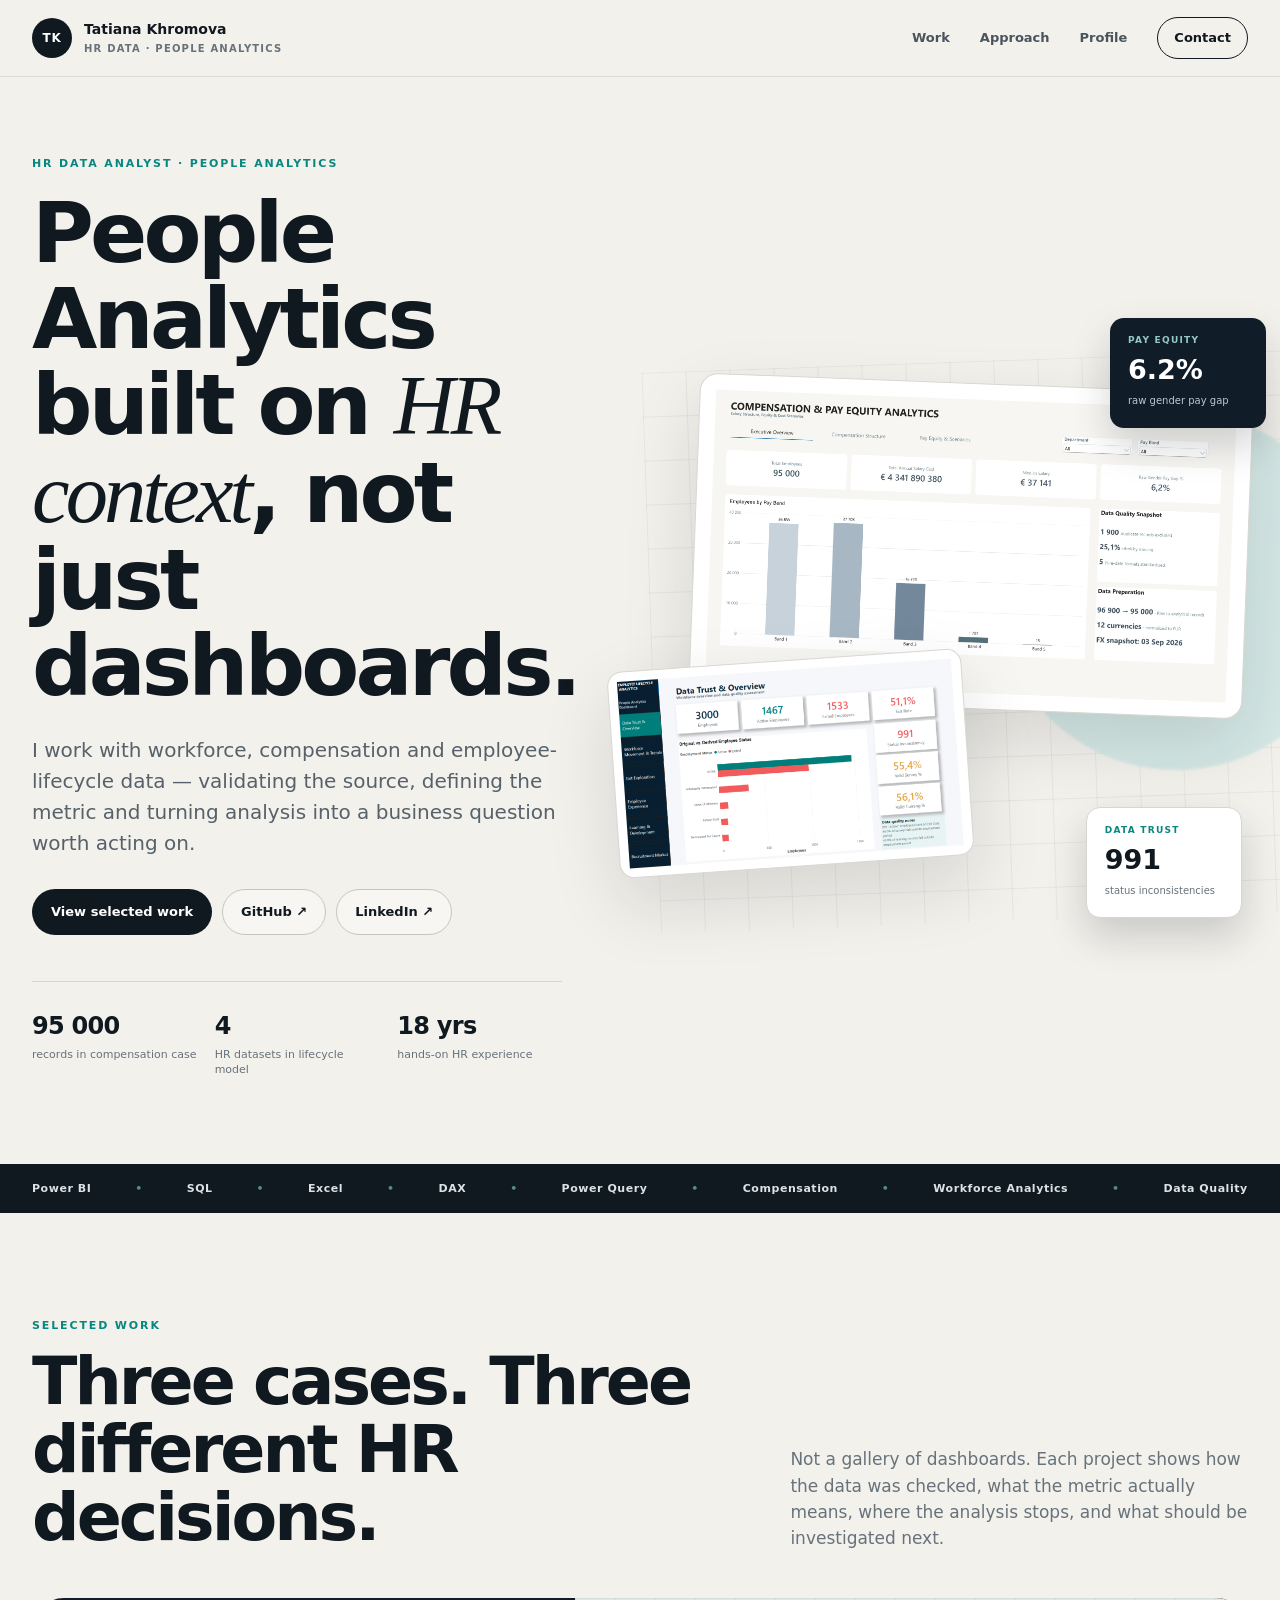
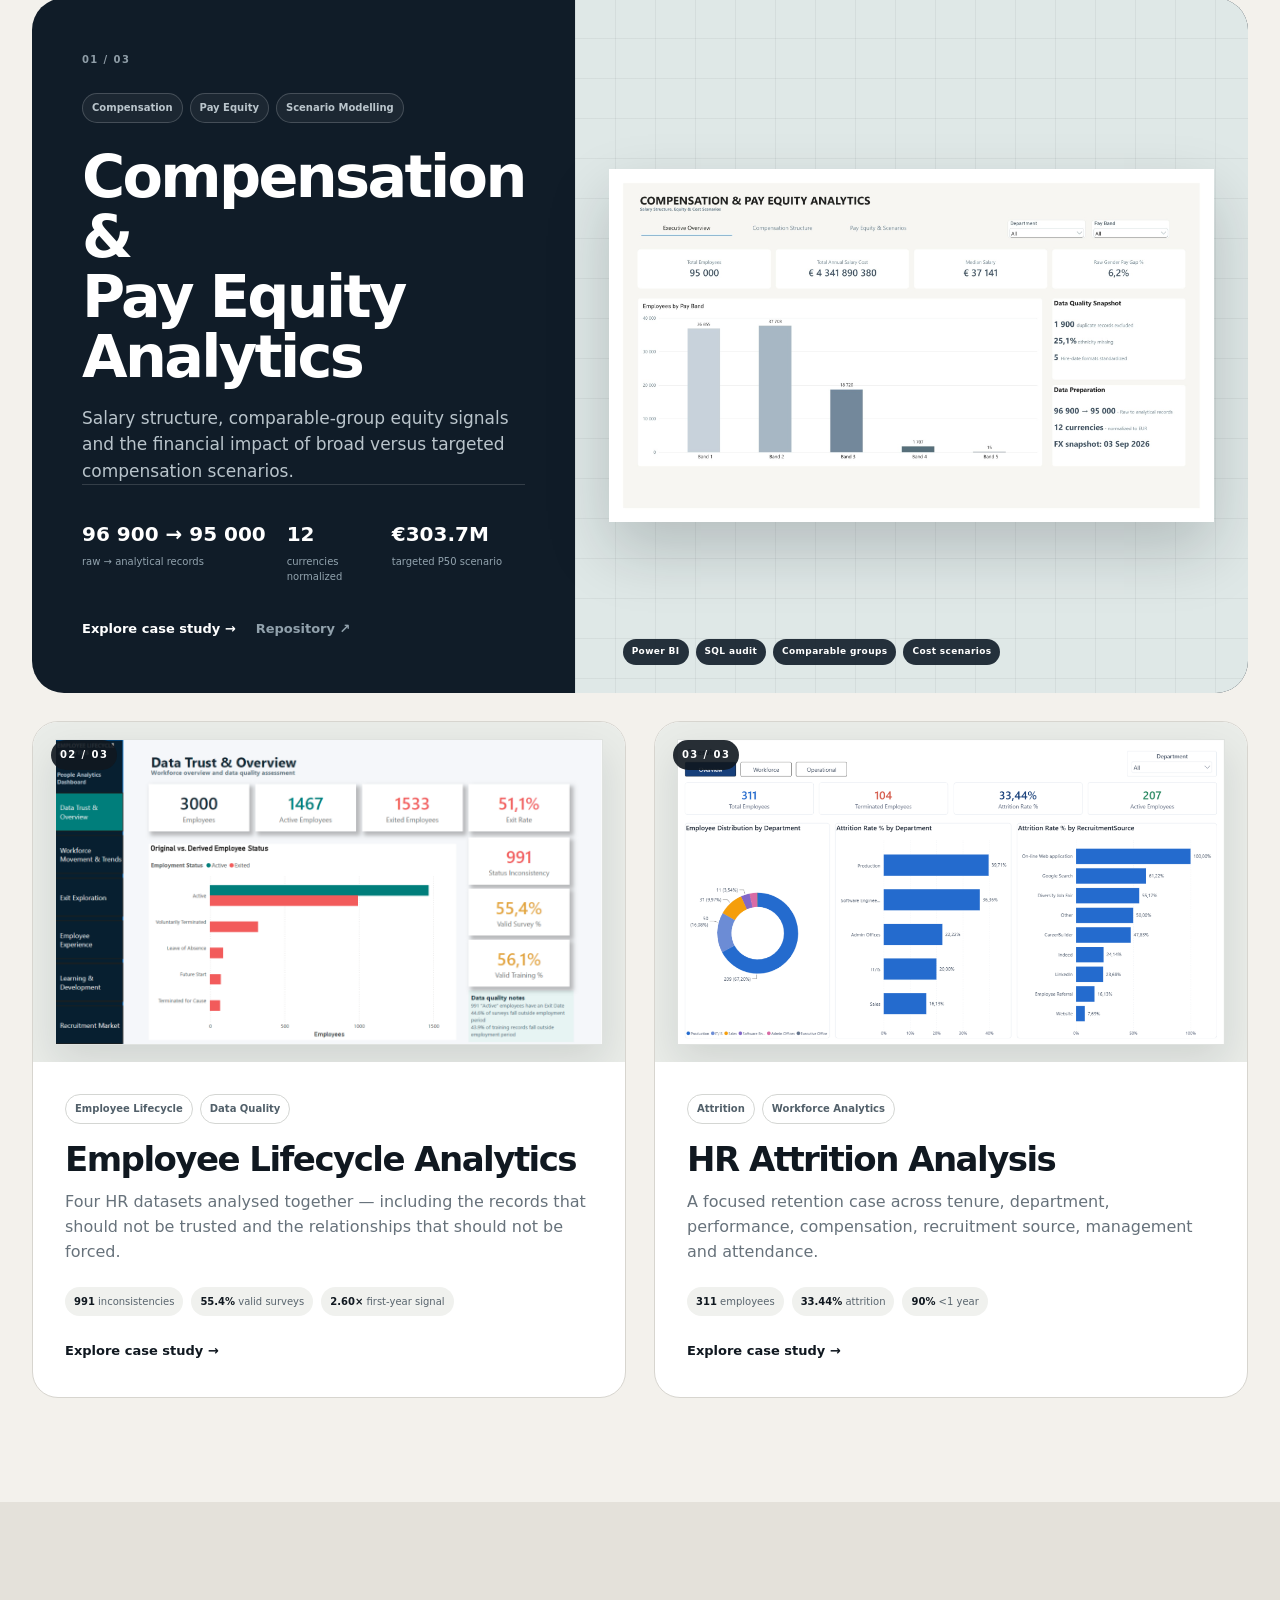
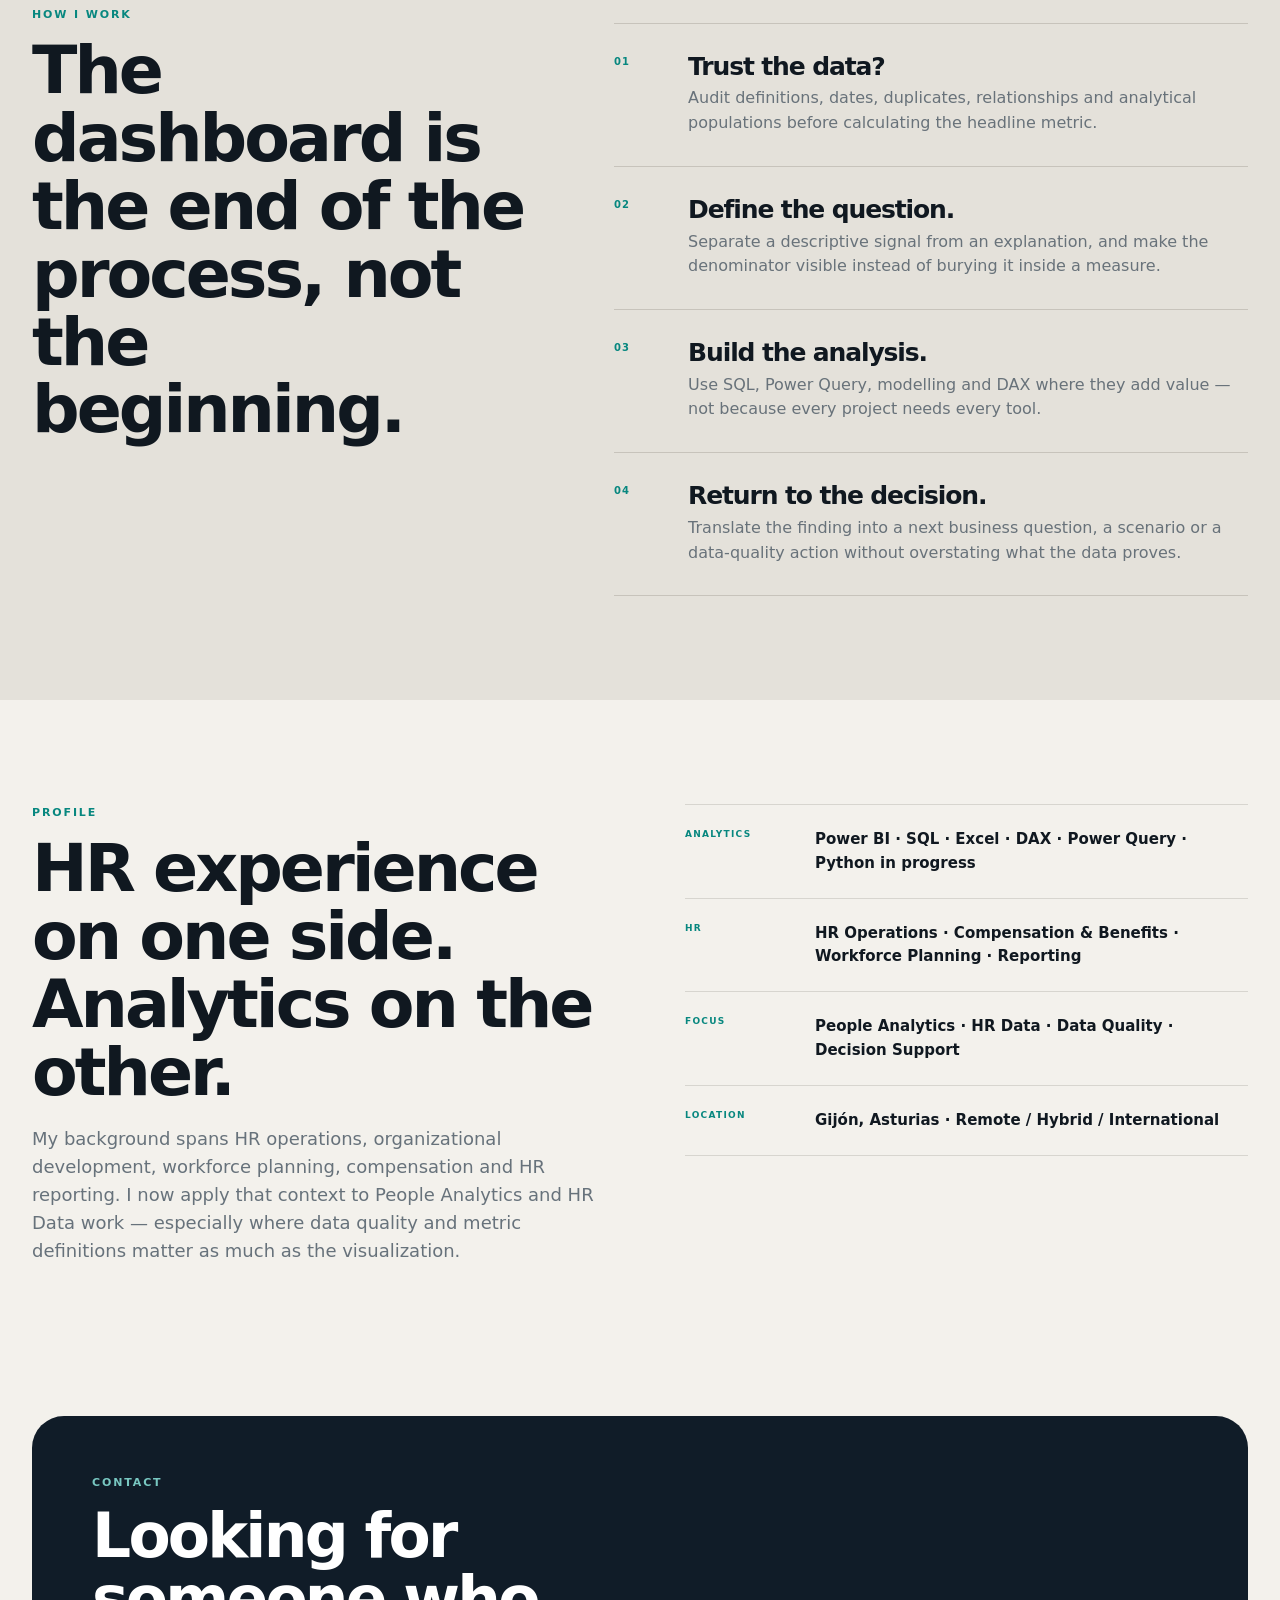
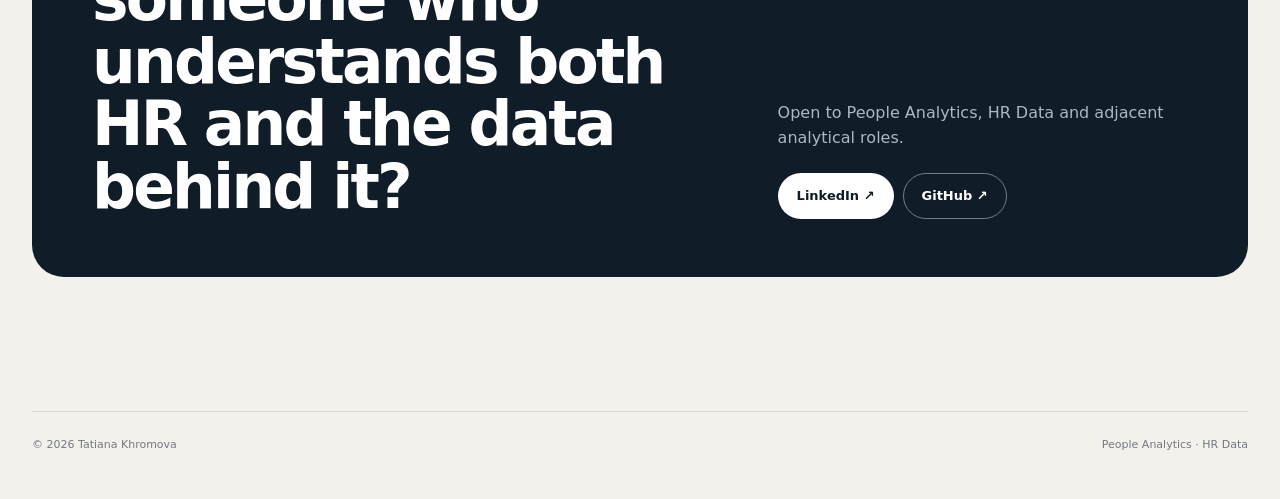
==== index.html @ 5d3074ff "Add files via upload" ====
<!DOCTYPE html>

<html lang="en">
<head>
<meta charset="utf-8"/>
<meta content="width=device-width, initial-scale=1" name="viewport"/>
<meta content="Tatiana Khromova — HR Data Analyst and People Analytics portfolio focused on compensation, pay equity, employee lifecycle and attrition analysis." name="description"/>
<meta content="#101c28" name="theme-color"/>
<title>Tatiana Khromova | People Analytics &amp; HR Data</title>
<link href="[data-uri]" rel="icon" type="image/svg+xml"/>
<style>
:root {
  --paper:#f3f1ec;
  --paper-2:#ebe8e1;
  --ink:#101820;
  --muted:#67727b;
  --navy:#101c28;
  --navy-2:#172837;
  --teal:#07877f;
  --teal-soft:#dcefed;
  --blue:#2870c9;
  --orange:#e8a15a;
  --red:#bd4444;
  --white:#fff;
  --line:#d7d5cf;
  --line-dark:rgba(255,255,255,.15);
  --radius:24px;
  --max:1240px;
  --shadow:0 28px 70px rgba(16,24,32,.13);
}
*{box-sizing:border-box}
html{scroll-behavior:smooth}
body{margin:0;background:var(--paper);color:var(--ink);font-family:"Segoe UI",Inter,system-ui,-apple-system,BlinkMacSystemFont,"Helvetica Neue",Arial,sans-serif;line-height:1.55;-webkit-font-smoothing:antialiased}
img{display:block;max-width:100%}
a{color:inherit}.container{width:min(calc(100% - 64px),var(--max));margin-inline:auto}
.site-header{position:sticky;top:0;z-index:50;background:rgba(243,241,236,.88);backdrop-filter:blur(16px);border-bottom:1px solid rgba(215,213,207,.8)}
.nav{height:76px;display:flex;align-items:center;justify-content:space-between;gap:24px}.brand{display:flex;align-items:center;gap:12px;text-decoration:none}.brand-mark{width:40px;height:40px;border-radius:50%;display:grid;place-items:center;background:var(--ink);color:white;font-weight:800;font-size:12px;letter-spacing:.06em}.brand-copy{display:flex;flex-direction:column;line-height:1.1}.brand-copy strong{font-size:14px}.brand-copy small{margin-top:5px;font-size:10px;letter-spacing:.12em;text-transform:uppercase;color:var(--muted);font-weight:700}.nav-links{display:flex;align-items:center;gap:30px}.nav-links a{text-decoration:none;font-size:13px;font-weight:700;color:#49545d}.nav-links a:hover{color:var(--ink)}.nav-links .nav-cta{padding:10px 16px;border:1px solid var(--ink);border-radius:999px;color:var(--ink)}.nav-toggle{display:none;border:0;background:transparent;font-size:23px;cursor:pointer;color:var(--ink)}
.hero-v2{padding:78px 0 86px;overflow:hidden}.hero-grid{display:grid;grid-template-columns:minmax(0,.92fr) minmax(480px,1.08fr);gap:64px;align-items:center}.eyebrow,.section-kicker{font-size:11px;font-weight:850;letter-spacing:.17em;text-transform:uppercase;color:var(--teal)}.hero-copy h1,h1,h2,h3{margin-top:0;line-height:1.02;letter-spacing:-.045em}.hero-copy h1{font-size:clamp(52px,6.6vw,90px);margin:18px 0 26px;max-width:780px;font-weight:730}.hero-copy h1 em{font-family:Georgia,"Times New Roman",serif;font-weight:400}.hero-lead{font-size:20px;color:#56616a;max-width:670px;margin:0 0 30px}.hero-actions{display:flex;gap:10px;flex-wrap:wrap}.btn{min-height:46px;display:inline-flex;align-items:center;justify-content:center;padding:0 18px;border-radius:999px;text-decoration:none;font-size:13px;font-weight:800;border:1px solid transparent;transition:.2s transform,.2s background,.2s color}.btn:hover{transform:translateY(-2px)}.btn-primary{background:var(--ink);color:white}.btn-ghost{border-color:#c8c5be;background:rgba(255,255,255,.35)}.btn-light{background:#fff;color:var(--navy)}.btn-outline-light{color:#fff;border-color:rgba(255,255,255,.42)}
.proof-row{display:grid;grid-template-columns:repeat(3,1fr);gap:18px;margin-top:46px;padding-top:26px;border-top:1px solid var(--line)}.proof-row div{min-width:0}.proof-row strong{display:block;font-size:24px;letter-spacing:-.03em}.proof-row span{display:block;margin-top:3px;color:var(--muted);font-size:11px;line-height:1.35}
.hero-stage{position:relative;height:610px;isolation:isolate}.stage-grid{position:absolute;inset:8% -20% 0 4%;background-image:linear-gradient(rgba(16,24,32,.055) 1px,transparent 1px),linear-gradient(90deg,rgba(16,24,32,.055) 1px,transparent 1px);background-size:44px 44px;transform:rotate(-2deg);z-index:-2}.stage-grid:after{content:"";position:absolute;width:360px;height:360px;border-radius:50%;background:#d5e8e5;filter:blur(1px);right:2%;top:10%;z-index:-1}.stage-card{position:absolute;margin:0;background:#fff;border:1px solid #d9d7d1;padding:9px;box-shadow:var(--shadow);overflow:hidden}.stage-main{width:89%;right:0;top:72px;transform:rotate(2.2deg);border-radius:18px}.stage-secondary{width:57%;left:-2%;bottom:55px;transform:rotate(-4deg);border-radius:15px;z-index:3}.stage-card img{width:100%;height:auto}.stage-note{position:absolute;z-index:6;background:var(--navy);color:#fff;box-shadow:0 18px 38px rgba(16,24,32,.18);padding:16px 18px;border-radius:14px;min-width:156px}.stage-note span{display:block;color:#94c9c4;font-size:9px;font-weight:850;letter-spacing:.14em}.stage-note strong{display:block;font-size:27px;line-height:1;margin:8px 0 4px}.stage-note small{color:#bec8ce;font-size:10px}.note-top{right:-18px;top:7px}.note-bottom{right:1%;bottom:3px;background:#fff;color:var(--ink);border:1px solid var(--line)}.note-bottom span{color:var(--teal)}.note-bottom small{color:var(--muted)}
.ticker{background:var(--ink);color:#dce3e7;padding:16px 0;overflow:hidden}.ticker-inner{display:flex;align-items:center;justify-content:space-between;gap:18px;font-size:11px;font-weight:750;letter-spacing:.05em;white-space:nowrap}.ticker i{color:#548d8a;font-style:normal}
.section{padding:104px 0}.section-heading h2,.profile-main h2,.approach-grid>h2{font-size:clamp(40px,5.2vw,68px);margin:14px 0 0;font-weight:690}.split-heading{display:grid;grid-template-columns:1.2fr .8fr;gap:72px;align-items:end;margin-bottom:46px}.split-heading p{margin:0;color:var(--muted);font-size:17px;max-width:520px}
.feature-project{display:grid;grid-template-columns:.82fr 1.18fr;border-radius:32px;overflow:hidden;margin-bottom:28px;min-height:640px}.feature-dark{background:var(--navy);color:#fff}.feature-copy{padding:54px 50px;display:flex;flex-direction:column;align-items:flex-start}.project-index{font-size:10px;letter-spacing:.14em;font-weight:800;color:#8f9da7;margin-bottom:26px}.tag-row{display:flex;flex-wrap:wrap;gap:7px}.tag{border:1px solid #d4d6d3;background:rgba(255,255,255,.45);border-radius:999px;padding:6px 9px;font-size:10px;font-weight:800;color:#52606a}.tag-dark{border-color:rgba(255,255,255,.18);background:rgba(255,255,255,.05);color:#bac5cc}.feature-copy h3{font-size:clamp(42px,4.6vw,64px);margin:24px 0 18px;font-weight:650}.feature-copy>p{color:#b9c4cb;font-size:17px;max-width:500px;margin:0}.feature-metrics{display:grid;grid-template-columns:1.45fr .7fr 1fr;gap:12px;width:100%;margin:auto 0 34px;padding-top:34px;border-top:1px solid var(--line-dark)}.feature-metrics strong{display:block;font-size:20px}.feature-metrics span{display:block;color:#92a3ae;font-size:10px;margin-top:4px}.project-actions{display:flex;gap:20px;flex-wrap:wrap}.arrow-link{text-decoration:none;font-weight:800;font-size:13px}.arrow-link:after{content:"  →";transition:.2s transform}.arrow-link:hover:after{display:inline-block;transform:translateX(4px)}.arrow-link.light{color:#fff}.arrow-link.muted-light{color:#91a1ac}.arrow-link.muted-light:after{content:""}.feature-visual{position:relative;display:flex;align-items:center;justify-content:center;padding:36px 34px;background:#dfe8e7}.feature-visual:before{content:"";position:absolute;inset:0;background-image:linear-gradient(rgba(16,24,32,.05) 1px,transparent 1px),linear-gradient(90deg,rgba(16,24,32,.05) 1px,transparent 1px);background-size:40px 40px}.feature-visual img{position:relative;width:100%;box-shadow:0 28px 60px rgba(16,24,32,.2);border:7px solid white}.visual-caption{position:absolute;left:48px;right:48px;bottom:28px;display:flex;gap:7px;flex-wrap:wrap}.visual-caption span{background:rgba(16,28,40,.9);color:white;border-radius:999px;padding:6px 9px;font-size:9px;font-weight:800;letter-spacing:.04em}
.project-duo{display:grid;grid-template-columns:1fr 1fr;gap:28px}.duo-card{background:#fff;border:1px solid var(--line);border-radius:26px;overflow:hidden;transition:.25s transform,.25s box-shadow}.duo-card:hover{transform:translateY(-5px);box-shadow:0 22px 50px rgba(16,24,32,.09)}.duo-visual{height:340px;background:#e9ece8;position:relative;overflow:hidden;display:flex;align-items:center;justify-content:center;padding:22px}.duo-visual img{width:100%;box-shadow:0 16px 36px rgba(16,24,32,.11);border:1px solid #dfe2df}.overlay-index{position:absolute;top:18px;left:18px;margin:0;padding:7px 9px;background:rgba(16,24,32,.9);color:#fff;border-radius:999px}.duo-body{padding:32px 32px 34px}.duo-body h3{font-size:34px;margin:18px 0 14px}.duo-body p{color:var(--muted);margin:0 0 22px}.mini-stats{display:flex;gap:8px;flex-wrap:wrap;margin:0 0 22px}.mini-stats span{font-size:10px;color:#59656e;background:#f0f1ee;border-radius:999px;padding:7px 9px}.mini-stats b{color:var(--ink)}
.approach-section{background:#e4e1da}.approach-grid{display:grid;grid-template-columns:.88fr 1.12fr;gap:84px;align-items:start}.approach-grid>h2{position:sticky;top:118px}.approach-steps{border-top:1px solid #c7c3bb}.approach-step{display:grid;grid-template-columns:54px 1fr;gap:20px;padding:30px 0;border-bottom:1px solid #c7c3bb}.approach-step>span{font-size:10px;color:var(--teal);font-weight:850;letter-spacing:.1em}.approach-step h3{font-size:25px;margin:0 0 7px}.approach-step p{margin:0;color:#68727a;max-width:590px}
.profile-grid{display:grid;grid-template-columns:1fr 1fr;gap:90px;align-items:start}.profile-main p{color:var(--muted);font-size:18px;max-width:590px}.profile-stack{border-top:1px solid var(--line)}.stack-row{padding:23px 0;border-bottom:1px solid var(--line);display:grid;grid-template-columns:110px 1fr;gap:20px}.stack-row span{font-size:9px;color:var(--teal);font-weight:850;letter-spacing:.14em}.stack-row strong{font-size:15px;line-height:1.55;font-weight:650}
.contact-section{padding-top:30px}.contact-panel{background:var(--navy);color:white;border-radius:32px;padding:58px 60px;display:grid;grid-template-columns:1.2fr .8fr;gap:70px;align-items:end}.contact-panel h2{font-size:clamp(38px,4.8vw,62px);margin:14px 0 0;max-width:780px}.light-kicker{color:#78c7c1}.contact-side p{color:#aab9c2;margin:0 0 22px}.contact-actions{display:flex;gap:9px;flex-wrap:wrap}.footer{padding:30px 0 46px;color:#707980;font-size:11px}.footer-inner{padding-top:24px;border-top:1px solid var(--line);display:flex;justify-content:space-between;gap:20px;flex-wrap:wrap}

/* Case-study pages */
.project-hero{padding:72px 0 34px}.back-link{display:inline-block;margin-bottom:30px;text-decoration:none;color:var(--muted);font-size:12px;font-weight:750}.back-link:before{content:"←  "}.project-hero h1{font-size:clamp(48px,6.4vw,84px);max-width:1020px;margin:17px 0 20px}.project-hero .lead{font-size:20px;color:var(--muted);max-width:900px;margin:0}.stat-strip{display:grid;grid-template-columns:repeat(4,1fr);gap:10px;margin-top:34px}.stat{background:rgba(255,255,255,.65);border:1px solid var(--line);padding:18px 20px;border-radius:15px}.stat strong{display:block;font-size:23px;letter-spacing:-.03em}.stat span{display:block;font-size:10px;color:var(--muted);margin-top:4px}.project-cover{margin:26px 0 0;background:#fff;padding:10px;border:1px solid var(--line);box-shadow:0 24px 60px rgba(16,24,32,.08);border-radius:18px}.project-cover img{width:100%}.case-layout{display:grid;grid-template-columns:minmax(0,1fr) 270px;gap:70px;align-items:start}.case-section{padding:48px 0;border-bottom:1px solid var(--line)}.case-section:first-child{padding-top:0}.case-section h2{font-size:clamp(34px,4vw,50px);margin:10px 0 20px}.case-section p,.case-section li{color:#5d6871}.case-section ul{padding-left:18px}.case-section li+li{margin-top:8px}.case-aside{position:sticky;top:105px;border-left:1px solid var(--line);padding-left:22px}.case-aside h3{font-size:11px;text-transform:uppercase;letter-spacing:.12em;margin-bottom:12px}.case-aside a{display:block;padding:7px 0;text-decoration:none;color:var(--muted);font-size:12px;font-weight:700}.case-aside a:hover{color:var(--ink)}.pill-note{display:inline-block;color:var(--teal);font-size:9px;font-weight:850;letter-spacing:.13em;text-transform:uppercase}.callout{background:#e2efed;border-left:3px solid var(--teal);padding:17px 19px;border-radius:0 12px 12px 0;color:#284d49!important}.callout.warn{background:#f4e9d9;border-left-color:var(--orange);color:#644a2d!important}.callout.red{background:#f2dddd;border-left-color:var(--red);color:#663a3a!important}.data-table{width:100%;border-collapse:collapse;margin-top:20px;font-size:13px}.data-table th,.data-table td{padding:12px 10px;border-bottom:1px solid var(--line);text-align:left}.data-table th{font-size:9px;letter-spacing:.1em;text-transform:uppercase}.data-table td{color:#5e6870}.gallery{display:grid;gap:24px}.gallery figure{margin:0;background:#fff;border:1px solid var(--line);padding:9px;border-radius:16px}.gallery figcaption{padding:10px 4px 3px;color:var(--muted);font-size:10px}.source-note{font-size:11px;color:var(--muted)}

@media(max-width:1080px){.hero-grid{grid-template-columns:1fr;gap:30px}.hero-stage{height:600px;max-width:820px}.stage-main{width:82%}.split-heading,.approach-grid,.profile-grid{grid-template-columns:1fr;gap:42px}.approach-grid>h2{position:static}.feature-project{grid-template-columns:1fr}.feature-copy{min-height:560px}.project-duo{grid-template-columns:1fr}.duo-visual{height:auto}.contact-panel{grid-template-columns:1fr}.case-layout{grid-template-columns:1fr}.case-aside{display:none}}
@media(max-width:720px){.container{width:min(calc(100% - 30px),var(--max))}.site-header{background:rgba(243,241,236,.96)}.nav{height:68px}.brand-copy small{display:none}.nav-toggle{display:block}.nav-links{display:none;position:absolute;top:61px;left:15px;right:15px;background:#fff;border:1px solid var(--line);border-radius:16px;padding:8px;box-shadow:var(--shadow);flex-direction:column;align-items:stretch;gap:0}.nav-links.open{display:flex}.nav-links a{padding:12px}.nav-links .nav-cta{border:0}.hero-v2{padding:52px 0 48px}.hero-copy h1{font-size:48px}.hero-lead{font-size:17px}.proof-row{grid-template-columns:1fr 1fr}.proof-row div:last-child{grid-column:1/-1}.hero-stage{height:395px;margin-top:10px}.stage-main{width:92%;top:48px}.stage-secondary{width:56%;bottom:25px}.stage-note{padding:11px 12px;min-width:120px}.stage-note strong{font-size:20px}.note-top{right:-5px}.note-bottom{right:0}.ticker-inner{justify-content:flex-start;overflow:hidden}.section{padding:72px 0}.split-heading{margin-bottom:30px}.section-heading h2,.profile-main h2,.approach-grid>h2{font-size:42px}.feature-project{border-radius:22px}.feature-copy{padding:34px 26px;min-height:520px}.feature-copy h3{font-size:43px}.feature-metrics{grid-template-columns:1fr 1fr}.feature-metrics div:first-child{grid-column:1/-1}.feature-visual{padding:24px 16px 52px}.visual-caption{left:24px;right:24px;bottom:17px}.duo-body{padding:26px 22px}.duo-body h3{font-size:30px}.approach-step{grid-template-columns:40px 1fr}.stack-row{grid-template-columns:85px 1fr}.contact-panel{padding:38px 26px;border-radius:23px}.contact-panel h2{font-size:40px}.stat-strip{grid-template-columns:1fr 1fr}.project-hero{padding-top:50px}.project-hero h1{font-size:48px}.project-hero .lead{font-size:17px}}
@media(max-width:430px){.hero-copy h1{font-size:42px}.proof-row,.stat-strip{grid-template-columns:1fr}.proof-row div:last-child{grid-column:auto}.hero-stage{height:330px}.stage-secondary{display:none}.stage-main{width:100%;top:54px}.note-bottom{bottom:1px}.feature-metrics{grid-template-columns:1fr}.feature-metrics div:first-child{grid-column:auto}.mini-stats{display:grid}.stack-row{grid-template-columns:1fr;gap:5px}}
@media(prefers-reduced-motion:reduce){html{scroll-behavior:auto}*,*:before,*:after{transition:none!important}}

</style>
</head>
<body>
<header class="site-header">
<div class="container nav">
<a aria-label="Portfolio home" class="brand" href="#top">
<span class="brand-mark">TK</span>
<span class="brand-copy"><strong>Tatiana Khromova</strong><small>HR Data · People Analytics</small></span>
</a>
<button aria-expanded="false" aria-label="Open navigation" class="nav-toggle">☰</button>
<nav aria-label="Primary navigation" class="nav-links">
<a href="#work">Work</a>
<a href="#approach">Approach</a>
<a href="#profile">Profile</a>
<a class="nav-cta" href="#contact">Contact</a>
</nav>
</div>
</header>
<main id="top">
<section class="hero hero-v2">
<div class="container hero-grid">
<div class="hero-copy">
<div class="eyebrow">HR DATA ANALYST · PEOPLE ANALYTICS</div>
<h1>People Analytics built on <em>HR context</em>, not just dashboards.</h1>
<p class="hero-lead">I work with workforce, compensation and employee-lifecycle data — validating the source, defining the metric and turning analysis into a business question worth acting on.</p>
<div class="hero-actions">
<a class="btn btn-primary" href="#work">View selected work</a>
<a class="btn btn-ghost" href="https://github.com/tatiana-khromova" rel="noopener" target="_blank">GitHub ↗</a>
<a class="btn btn-ghost" href="https://www.linkedin.com/in/tatiana-khromova-b1a2b93a/" rel="noopener" target="_blank">LinkedIn ↗</a>
</div>
<div aria-label="Portfolio highlights" class="proof-row">
<div><strong>95 000</strong><span>records in compensation case</span></div>
<div><strong>4</strong><span>HR datasets in lifecycle model</span></div>
<div><strong>18 yrs</strong><span>hands-on HR experience</span></div>
</div>
</div>
<div aria-label="Dashboard portfolio preview" class="hero-stage">
<div class="stage-grid"></div>
<figure class="stage-card stage-main">
<img alt="Compensation and Pay Equity Executive Overview dashboard" src="[data-uri]"/>
</figure>
<figure class="stage-card stage-secondary">
<img alt="Employee Lifecycle Analytics Data Trust &amp; Overview dashboard" src="[data-uri]"/>
</figure>
<div class="stage-note note-top"><span>PAY EQUITY</span><strong>6.2%</strong><small>raw gender pay gap</small></div>
<div class="stage-note note-bottom"><span>DATA TRUST</span><strong>991</strong><small>status inconsistencies</small></div>
</div>
</div>
</section>
<section aria-label="Core capabilities" class="ticker">
<div class="container ticker-inner">
<span>Power BI</span><i>•</i><span>SQL</span><i>•</i><span>Excel</span><i>•</i><span>DAX</span><i>•</i><span>Power Query</span><i>•</i><span>Compensation</span><i>•</i><span>Workforce Analytics</span><i>•</i><span>Data Quality</span>
</div>
</section>
<section class="section work-section" id="work">
<div class="container">
<div class="section-heading split-heading">
<div>
<div class="section-kicker">SELECTED WORK</div>
<h2>Three cases. Three different HR decisions.</h2>
</div>
<p>Not a gallery of dashboards. Each project shows how the data was checked, what the metric actually means, where the analysis stops, and what should be investigated next.</p>
</div>
<article class="feature-project feature-dark">
<div class="feature-copy">
<div class="project-index">01 / 03</div>
<div class="tag-row"><span class="tag tag-dark">Compensation</span><span class="tag tag-dark">Pay Equity</span><span class="tag tag-dark">Scenario Modelling</span></div>
<h3>Compensation &amp;<br/>Pay Equity Analytics</h3>
<p>Salary structure, comparable-group equity signals and the financial impact of broad versus targeted compensation scenarios.</p>
<div class="feature-metrics">
<div><strong>96 900 → 95 000</strong><span>raw → analytical records</span></div>
<div><strong>12</strong><span>currencies normalized</span></div>
<div><strong>€303.7M</strong><span>targeted P50 scenario</span></div>
</div>
<div class="project-actions">
<a class="arrow-link light" href="https://github.com/tatiana-khromova/compensation-pay-equity-analytics" rel="noopener" target="_blank">Explore case study</a>
<a class="arrow-link muted-light" href="https://github.com/tatiana-khromova/compensation-pay-equity-analytics" rel="noopener" target="_blank">Repository ↗</a>
</div>
</div>
<div class="feature-visual">
<img alt="Compensation and Pay Equity Executive Overview dashboard" loading="lazy" src="[data-uri]"/>
<div class="visual-caption"><span>Power BI</span><span>SQL audit</span><span>Comparable groups</span><span>Cost scenarios</span></div>
</div>
</article>
<div class="project-duo">
<article class="duo-card">
<div class="duo-visual">
<img alt="Employee Lifecycle Analytics Data Trust &amp; Overview dashboard" loading="lazy" src="[data-uri]"/>
<span class="project-index overlay-index">02 / 03</span>
</div>
<div class="duo-body">
<div class="tag-row"><span class="tag">Employee Lifecycle</span><span class="tag">Data Quality</span></div>
<h3>Employee Lifecycle Analytics</h3>
<p>Four HR datasets analysed together — including the records that should not be trusted and the relationships that should not be forced.</p>
<div class="mini-stats"><span><b>991</b> inconsistencies</span><span><b>55.4%</b> valid surveys</span><span><b>2.60×</b> first-year signal</span></div>
<a class="arrow-link" href="https://github.com/tatiana-khromova/employee-lifecycle-analytics" rel="noopener" target="_blank">Explore case study</a>
</div>
</article>
<article class="duo-card">
<div class="duo-visual">
<img alt="HR Attrition Analysis Overview dashboard" loading="lazy" src="[data-uri]"/>
<span class="project-index overlay-index">03 / 03</span>
</div>
<div class="duo-body">
<div class="tag-row"><span class="tag">Attrition</span><span class="tag">Workforce Analytics</span></div>
<h3>HR Attrition Analysis</h3>
<p>A focused retention case across tenure, department, performance, compensation, recruitment source, management and attendance.</p>
<div class="mini-stats"><span><b>311</b> employees</span><span><b>33.44%</b> attrition</span><span><b>90%</b> &lt;1 year</span></div>
<a class="arrow-link" href="https://github.com/tatiana-khromova/hr-attrition-analysis" rel="noopener" target="_blank">Explore case study</a>
</div>
</article>
</div>
</div>
</section>
<section class="section approach-section" id="approach">
<div class="container">
<div class="section-kicker">HOW I WORK</div>
<div class="approach-grid">
<h2>The dashboard is the end of the process, not the beginning.</h2>
<div class="approach-steps">
<div class="approach-step"><span>01</span><div><h3>Trust the data?</h3><p>Audit definitions, dates, duplicates, relationships and analytical populations before calculating the headline metric.</p></div></div>
<div class="approach-step"><span>02</span><div><h3>Define the question.</h3><p>Separate a descriptive signal from an explanation, and make the denominator visible instead of burying it inside a measure.</p></div></div>
<div class="approach-step"><span>03</span><div><h3>Build the analysis.</h3><p>Use SQL, Power Query, modelling and DAX where they add value — not because every project needs every tool.</p></div></div>
<div class="approach-step"><span>04</span><div><h3>Return to the decision.</h3><p>Translate the finding into a next business question, a scenario or a data-quality action without overstating what the data proves.</p></div></div>
</div>
</div>
</div>
</section>
<section class="section profile-section" id="profile">
<div class="container profile-grid">
<div class="profile-main">
<div class="section-kicker">PROFILE</div>
<h2>HR experience on one side.<br/>Analytics on the other.</h2>
<p>My background spans HR operations, organizational development, workforce planning, compensation and HR reporting. I now apply that context to People Analytics and HR Data work — especially where data quality and metric definitions matter as much as the visualization.</p>
</div>
<div class="profile-stack">
<div class="stack-row"><span>ANALYTICS</span><strong>Power BI · SQL · Excel · DAX · Power Query · Python in progress</strong></div>
<div class="stack-row"><span>HR</span><strong>HR Operations · Compensation &amp; Benefits · Workforce Planning · Reporting</strong></div>
<div class="stack-row"><span>FOCUS</span><strong>People Analytics · HR Data · Data Quality · Decision Support</strong></div>
<div class="stack-row"><span>LOCATION</span><strong>Gijón, Asturias · Remote / Hybrid / International</strong></div>
</div>
</div>
</section>
<section class="section contact-section" id="contact">
<div class="container">
<div class="contact-panel">
<div>
<div class="section-kicker light-kicker">CONTACT</div>
<h2>Looking for someone who understands both HR and the data behind it?</h2>
</div>
<div class="contact-side">
<p>Open to People Analytics, HR Data and adjacent analytical roles.</p>
<div class="contact-actions">
<a class="btn btn-light" href="https://www.linkedin.com/in/tatiana-khromova-b1a2b93a/" rel="noopener" target="_blank">LinkedIn ↗</a>
<a class="btn btn-outline-light" href="https://github.com/tatiana-khromova" rel="noopener" target="_blank">GitHub ↗</a>
</div>
</div>
</div>
</div>
</section>
</main>
<footer class="footer"><div class="container footer-inner"><span>© <span data-year=""></span> Tatiana Khromova</span><span>People Analytics · HR Data</span></div></footer>
<script>
const toggle = document.querySelector('.nav-toggle');
const nav = document.querySelector('.nav-links');
if (toggle && nav) {
  toggle.addEventListener('click', () => {
    const open = nav.classList.toggle('open');
    toggle.setAttribute('aria-expanded', String(open));
  });
  nav.querySelectorAll('a').forEach(a => a.addEventListener('click', () => {
    nav.classList.remove('open');
    toggle.setAttribute('aria-expanded', 'false');
  }));
}
document.querySelectorAll('[data-year]').forEach(el => el.textContent = new Date().getFullYear());

</script>
</body>
</html>
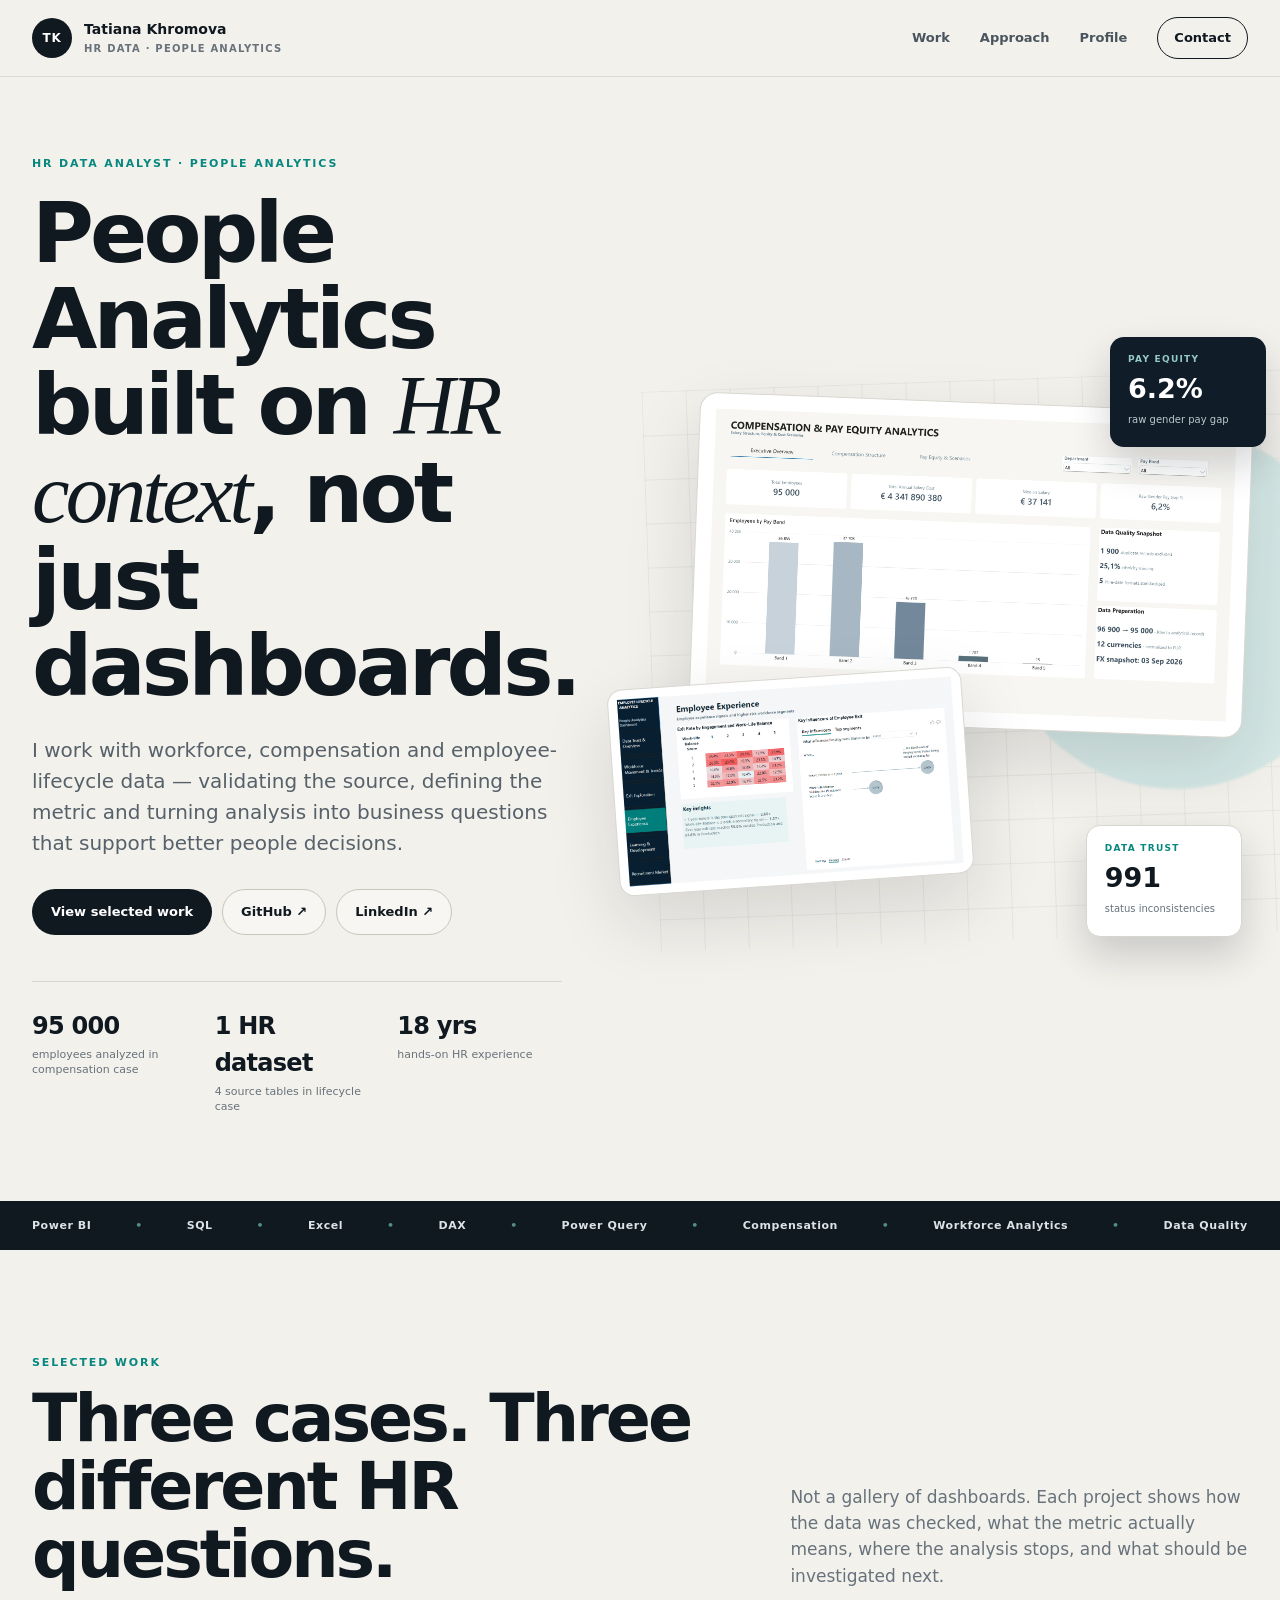
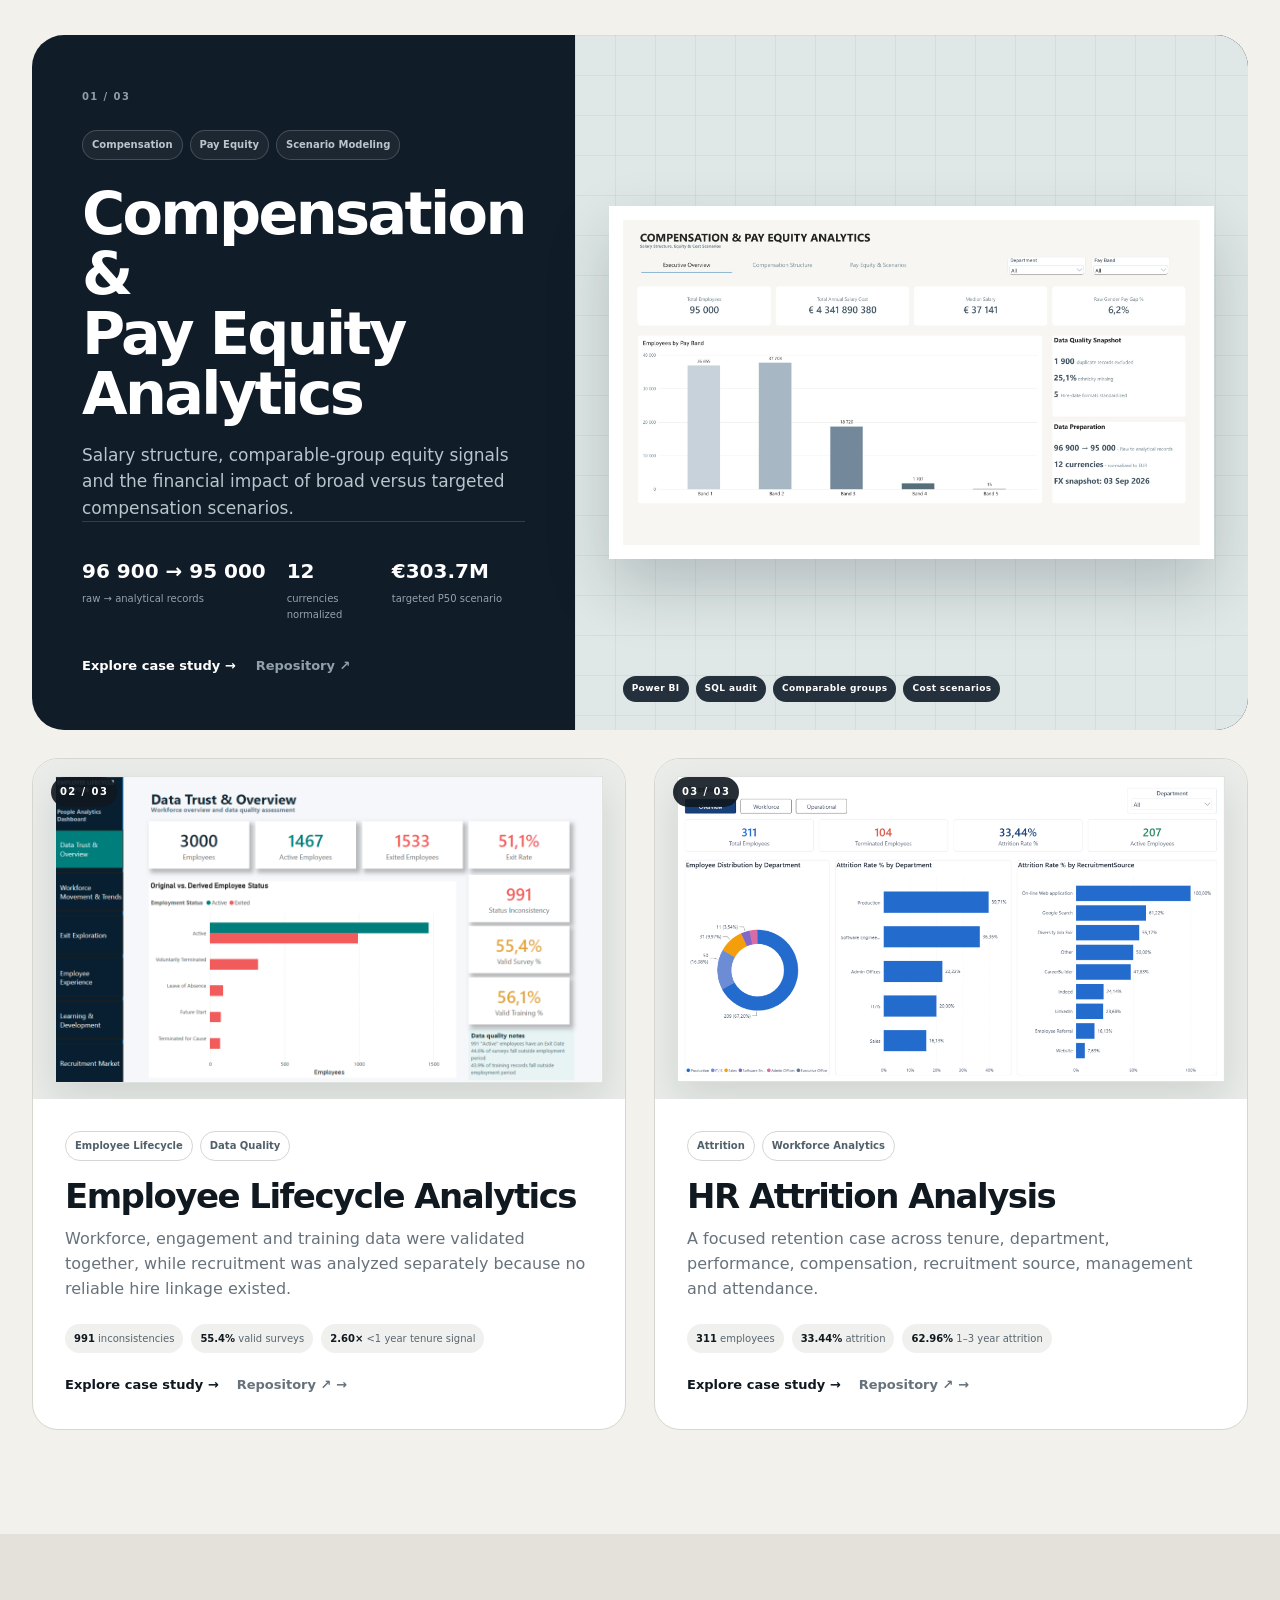
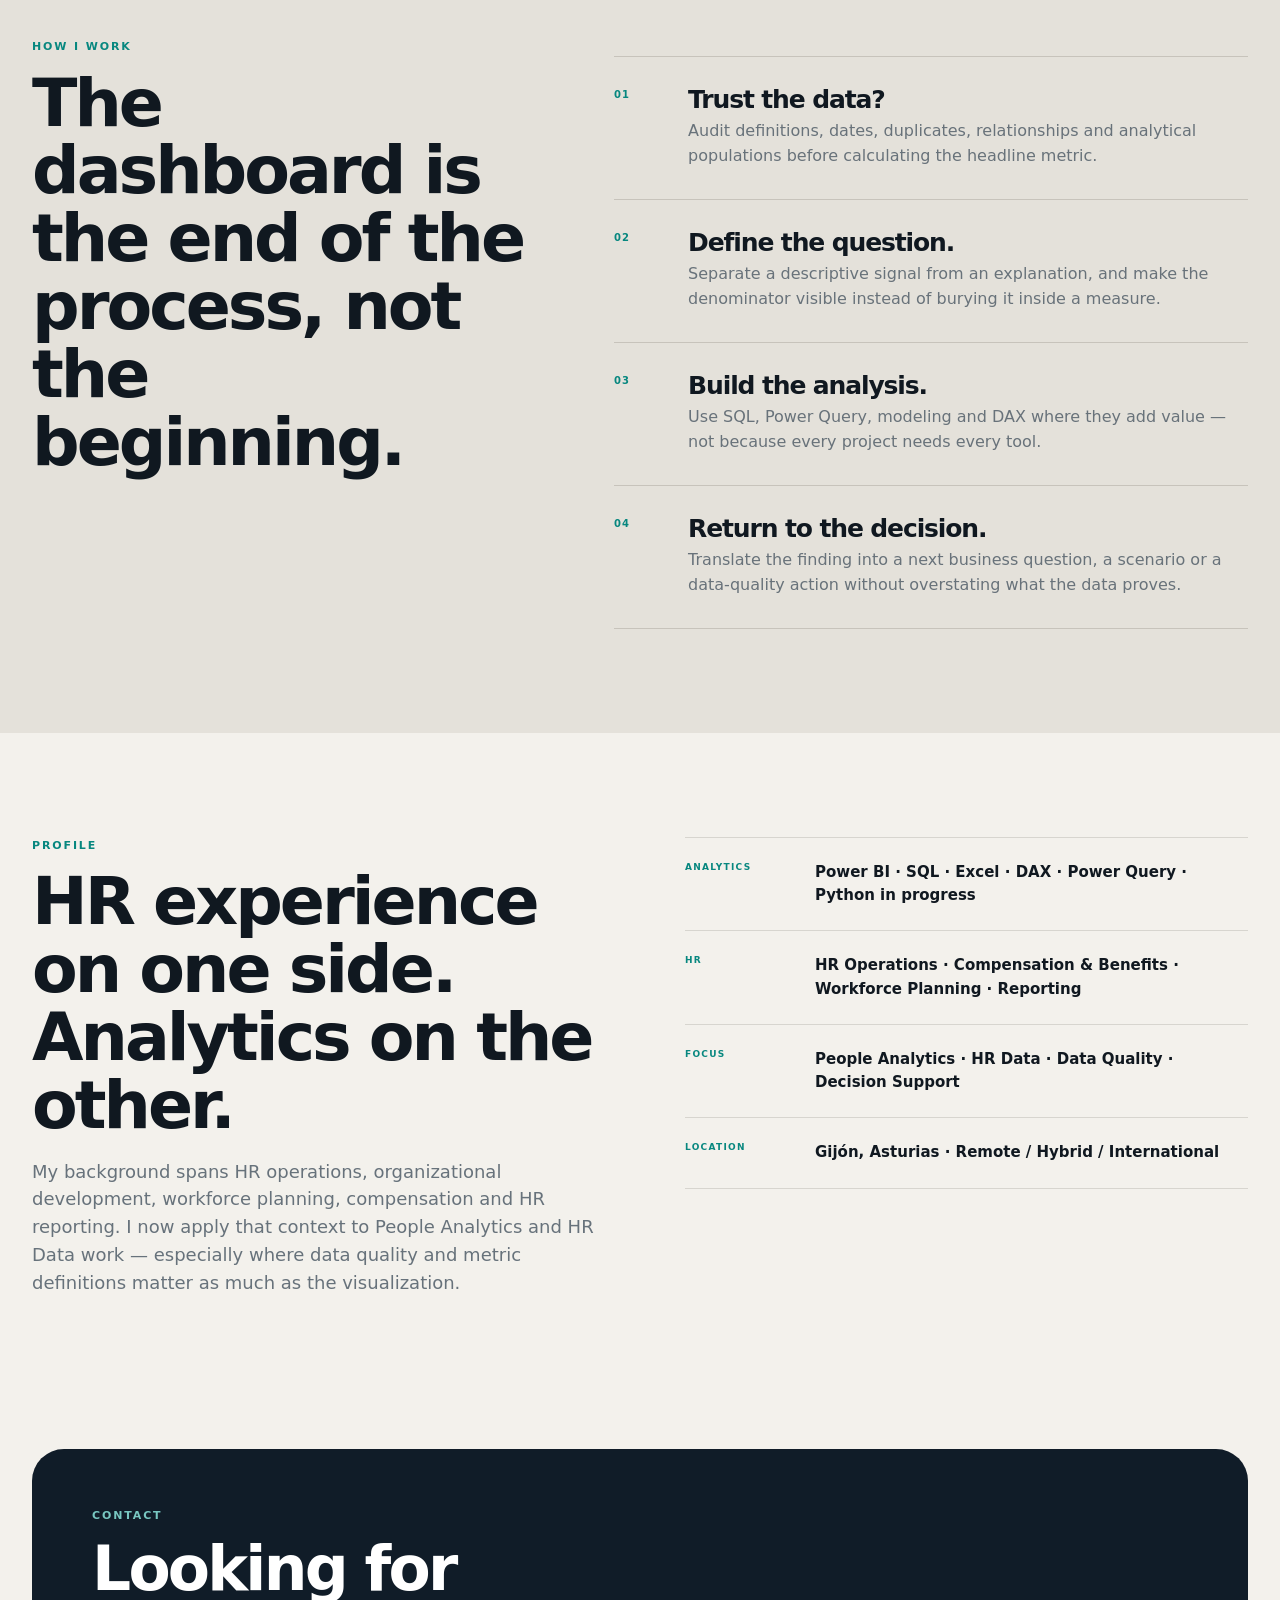
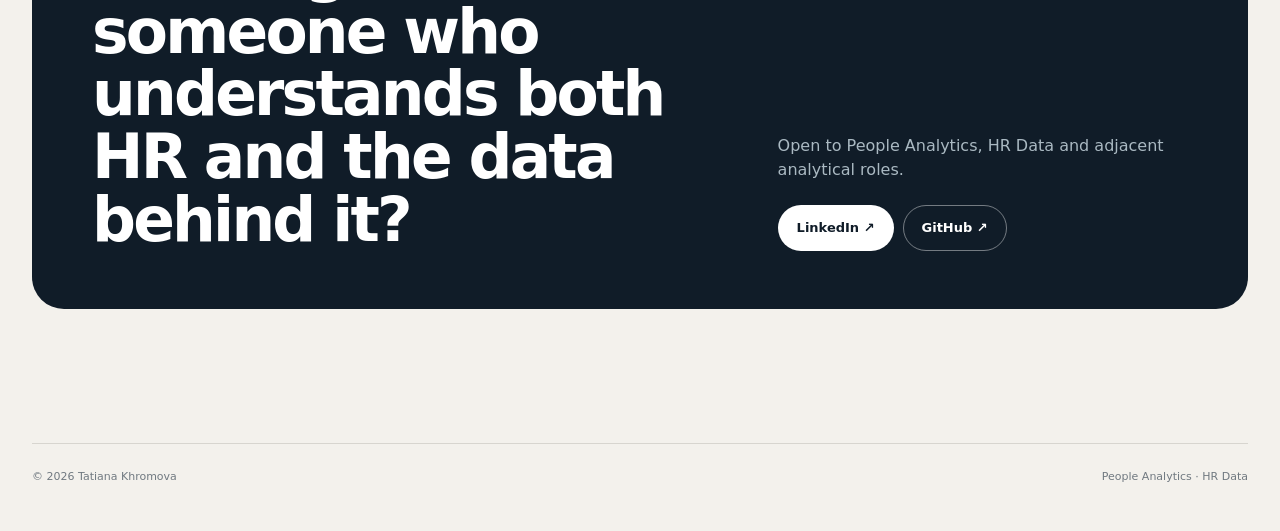
==== commit 7ab52e0e: "Add files via upload" ====
--- a/index.html
+++ b/index.html
@@ -1,236 +1,185 @@
-<!DOCTYPE html>
-
+<!doctype html>
 <html lang="en">
 <head>
-<meta charset="utf-8"/>
-<meta content="width=device-width, initial-scale=1" name="viewport"/>
-<meta content="Tatiana Khromova — HR Data Analyst and People Analytics portfolio focused on compensation, pay equity, employee lifecycle and attrition analysis." name="description"/>
-<meta content="#101c28" name="theme-color"/>
-<title>Tatiana Khromova | People Analytics &amp; HR Data</title>
-<link href="[data-uri]" rel="icon" type="image/svg+xml"/>
-<style>
-:root {
-  --paper:#f3f1ec;
-  --paper-2:#ebe8e1;
-  --ink:#101820;
-  --muted:#67727b;
-  --navy:#101c28;
-  --navy-2:#172837;
-  --teal:#07877f;
-  --teal-soft:#dcefed;
-  --blue:#2870c9;
-  --orange:#e8a15a;
-  --red:#bd4444;
-  --white:#fff;
-  --line:#d7d5cf;
-  --line-dark:rgba(255,255,255,.15);
-  --radius:24px;
-  --max:1240px;
-  --shadow:0 28px 70px rgba(16,24,32,.13);
-}
-*{box-sizing:border-box}
-html{scroll-behavior:smooth}
-body{margin:0;background:var(--paper);color:var(--ink);font-family:"Segoe UI",Inter,system-ui,-apple-system,BlinkMacSystemFont,"Helvetica Neue",Arial,sans-serif;line-height:1.55;-webkit-font-smoothing:antialiased}
-img{display:block;max-width:100%}
-a{color:inherit}.container{width:min(calc(100% - 64px),var(--max));margin-inline:auto}
-.site-header{position:sticky;top:0;z-index:50;background:rgba(243,241,236,.88);backdrop-filter:blur(16px);border-bottom:1px solid rgba(215,213,207,.8)}
-.nav{height:76px;display:flex;align-items:center;justify-content:space-between;gap:24px}.brand{display:flex;align-items:center;gap:12px;text-decoration:none}.brand-mark{width:40px;height:40px;border-radius:50%;display:grid;place-items:center;background:var(--ink);color:white;font-weight:800;font-size:12px;letter-spacing:.06em}.brand-copy{display:flex;flex-direction:column;line-height:1.1}.brand-copy strong{font-size:14px}.brand-copy small{margin-top:5px;font-size:10px;letter-spacing:.12em;text-transform:uppercase;color:var(--muted);font-weight:700}.nav-links{display:flex;align-items:center;gap:30px}.nav-links a{text-decoration:none;font-size:13px;font-weight:700;color:#49545d}.nav-links a:hover{color:var(--ink)}.nav-links .nav-cta{padding:10px 16px;border:1px solid var(--ink);border-radius:999px;color:var(--ink)}.nav-toggle{display:none;border:0;background:transparent;font-size:23px;cursor:pointer;color:var(--ink)}
-.hero-v2{padding:78px 0 86px;overflow:hidden}.hero-grid{display:grid;grid-template-columns:minmax(0,.92fr) minmax(480px,1.08fr);gap:64px;align-items:center}.eyebrow,.section-kicker{font-size:11px;font-weight:850;letter-spacing:.17em;text-transform:uppercase;color:var(--teal)}.hero-copy h1,h1,h2,h3{margin-top:0;line-height:1.02;letter-spacing:-.045em}.hero-copy h1{font-size:clamp(52px,6.6vw,90px);margin:18px 0 26px;max-width:780px;font-weight:730}.hero-copy h1 em{font-family:Georgia,"Times New Roman",serif;font-weight:400}.hero-lead{font-size:20px;color:#56616a;max-width:670px;margin:0 0 30px}.hero-actions{display:flex;gap:10px;flex-wrap:wrap}.btn{min-height:46px;display:inline-flex;align-items:center;justify-content:center;padding:0 18px;border-radius:999px;text-decoration:none;font-size:13px;font-weight:800;border:1px solid transparent;transition:.2s transform,.2s background,.2s color}.btn:hover{transform:translateY(-2px)}.btn-primary{background:var(--ink);color:white}.btn-ghost{border-color:#c8c5be;background:rgba(255,255,255,.35)}.btn-light{background:#fff;color:var(--navy)}.btn-outline-light{color:#fff;border-color:rgba(255,255,255,.42)}
-.proof-row{display:grid;grid-template-columns:repeat(3,1fr);gap:18px;margin-top:46px;padding-top:26px;border-top:1px solid var(--line)}.proof-row div{min-width:0}.proof-row strong{display:block;font-size:24px;letter-spacing:-.03em}.proof-row span{display:block;margin-top:3px;color:var(--muted);font-size:11px;line-height:1.35}
-.hero-stage{position:relative;height:610px;isolation:isolate}.stage-grid{position:absolute;inset:8% -20% 0 4%;background-image:linear-gradient(rgba(16,24,32,.055) 1px,transparent 1px),linear-gradient(90deg,rgba(16,24,32,.055) 1px,transparent 1px);background-size:44px 44px;transform:rotate(-2deg);z-index:-2}.stage-grid:after{content:"";position:absolute;width:360px;height:360px;border-radius:50%;background:#d5e8e5;filter:blur(1px);right:2%;top:10%;z-index:-1}.stage-card{position:absolute;margin:0;background:#fff;border:1px solid #d9d7d1;padding:9px;box-shadow:var(--shadow);overflow:hidden}.stage-main{width:89%;right:0;top:72px;transform:rotate(2.2deg);border-radius:18px}.stage-secondary{width:57%;left:-2%;bottom:55px;transform:rotate(-4deg);border-radius:15px;z-index:3}.stage-card img{width:100%;height:auto}.stage-note{position:absolute;z-index:6;background:var(--navy);color:#fff;box-shadow:0 18px 38px rgba(16,24,32,.18);padding:16px 18px;border-radius:14px;min-width:156px}.stage-note span{display:block;color:#94c9c4;font-size:9px;font-weight:850;letter-spacing:.14em}.stage-note strong{display:block;font-size:27px;line-height:1;margin:8px 0 4px}.stage-note small{color:#bec8ce;font-size:10px}.note-top{right:-18px;top:7px}.note-bottom{right:1%;bottom:3px;background:#fff;color:var(--ink);border:1px solid var(--line)}.note-bottom span{color:var(--teal)}.note-bottom small{color:var(--muted)}
-.ticker{background:var(--ink);color:#dce3e7;padding:16px 0;overflow:hidden}.ticker-inner{display:flex;align-items:center;justify-content:space-between;gap:18px;font-size:11px;font-weight:750;letter-spacing:.05em;white-space:nowrap}.ticker i{color:#548d8a;font-style:normal}
-.section{padding:104px 0}.section-heading h2,.profile-main h2,.approach-grid>h2{font-size:clamp(40px,5.2vw,68px);margin:14px 0 0;font-weight:690}.split-heading{display:grid;grid-template-columns:1.2fr .8fr;gap:72px;align-items:end;margin-bottom:46px}.split-heading p{margin:0;color:var(--muted);font-size:17px;max-width:520px}
-.feature-project{display:grid;grid-template-columns:.82fr 1.18fr;border-radius:32px;overflow:hidden;margin-bottom:28px;min-height:640px}.feature-dark{background:var(--navy);color:#fff}.feature-copy{padding:54px 50px;display:flex;flex-direction:column;align-items:flex-start}.project-index{font-size:10px;letter-spacing:.14em;font-weight:800;color:#8f9da7;margin-bottom:26px}.tag-row{display:flex;flex-wrap:wrap;gap:7px}.tag{border:1px solid #d4d6d3;background:rgba(255,255,255,.45);border-radius:999px;padding:6px 9px;font-size:10px;font-weight:800;color:#52606a}.tag-dark{border-color:rgba(255,255,255,.18);background:rgba(255,255,255,.05);color:#bac5cc}.feature-copy h3{font-size:clamp(42px,4.6vw,64px);margin:24px 0 18px;font-weight:650}.feature-copy>p{color:#b9c4cb;font-size:17px;max-width:500px;margin:0}.feature-metrics{display:grid;grid-template-columns:1.45fr .7fr 1fr;gap:12px;width:100%;margin:auto 0 34px;padding-top:34px;border-top:1px solid var(--line-dark)}.feature-metrics strong{display:block;font-size:20px}.feature-metrics span{display:block;color:#92a3ae;font-size:10px;margin-top:4px}.project-actions{display:flex;gap:20px;flex-wrap:wrap}.arrow-link{text-decoration:none;font-weight:800;font-size:13px}.arrow-link:after{content:"  →";transition:.2s transform}.arrow-link:hover:after{display:inline-block;transform:translateX(4px)}.arrow-link.light{color:#fff}.arrow-link.muted-light{color:#91a1ac}.arrow-link.muted-light:after{content:""}.feature-visual{position:relative;display:flex;align-items:center;justify-content:center;padding:36px 34px;background:#dfe8e7}.feature-visual:before{content:"";position:absolute;inset:0;background-image:linear-gradient(rgba(16,24,32,.05) 1px,transparent 1px),linear-gradient(90deg,rgba(16,24,32,.05) 1px,transparent 1px);background-size:40px 40px}.feature-visual img{position:relative;width:100%;box-shadow:0 28px 60px rgba(16,24,32,.2);border:7px solid white}.visual-caption{position:absolute;left:48px;right:48px;bottom:28px;display:flex;gap:7px;flex-wrap:wrap}.visual-caption span{background:rgba(16,28,40,.9);color:white;border-radius:999px;padding:6px 9px;font-size:9px;font-weight:800;letter-spacing:.04em}
-.project-duo{display:grid;grid-template-columns:1fr 1fr;gap:28px}.duo-card{background:#fff;border:1px solid var(--line);border-radius:26px;overflow:hidden;transition:.25s transform,.25s box-shadow}.duo-card:hover{transform:translateY(-5px);box-shadow:0 22px 50px rgba(16,24,32,.09)}.duo-visual{height:340px;background:#e9ece8;position:relative;overflow:hidden;display:flex;align-items:center;justify-content:center;padding:22px}.duo-visual img{width:100%;box-shadow:0 16px 36px rgba(16,24,32,.11);border:1px solid #dfe2df}.overlay-index{position:absolute;top:18px;left:18px;margin:0;padding:7px 9px;background:rgba(16,24,32,.9);color:#fff;border-radius:999px}.duo-body{padding:32px 32px 34px}.duo-body h3{font-size:34px;margin:18px 0 14px}.duo-body p{color:var(--muted);margin:0 0 22px}.mini-stats{display:flex;gap:8px;flex-wrap:wrap;margin:0 0 22px}.mini-stats span{font-size:10px;color:#59656e;background:#f0f1ee;border-radius:999px;padding:7px 9px}.mini-stats b{color:var(--ink)}
-.approach-section{background:#e4e1da}.approach-grid{display:grid;grid-template-columns:.88fr 1.12fr;gap:84px;align-items:start}.approach-grid>h2{position:sticky;top:118px}.approach-steps{border-top:1px solid #c7c3bb}.approach-step{display:grid;grid-template-columns:54px 1fr;gap:20px;padding:30px 0;border-bottom:1px solid #c7c3bb}.approach-step>span{font-size:10px;color:var(--teal);font-weight:850;letter-spacing:.1em}.approach-step h3{font-size:25px;margin:0 0 7px}.approach-step p{margin:0;color:#68727a;max-width:590px}
-.profile-grid{display:grid;grid-template-columns:1fr 1fr;gap:90px;align-items:start}.profile-main p{color:var(--muted);font-size:18px;max-width:590px}.profile-stack{border-top:1px solid var(--line)}.stack-row{padding:23px 0;border-bottom:1px solid var(--line);display:grid;grid-template-columns:110px 1fr;gap:20px}.stack-row span{font-size:9px;color:var(--teal);font-weight:850;letter-spacing:.14em}.stack-row strong{font-size:15px;line-height:1.55;font-weight:650}
-.contact-section{padding-top:30px}.contact-panel{background:var(--navy);color:white;border-radius:32px;padding:58px 60px;display:grid;grid-template-columns:1.2fr .8fr;gap:70px;align-items:end}.contact-panel h2{font-size:clamp(38px,4.8vw,62px);margin:14px 0 0;max-width:780px}.light-kicker{color:#78c7c1}.contact-side p{color:#aab9c2;margin:0 0 22px}.contact-actions{display:flex;gap:9px;flex-wrap:wrap}.footer{padding:30px 0 46px;color:#707980;font-size:11px}.footer-inner{padding-top:24px;border-top:1px solid var(--line);display:flex;justify-content:space-between;gap:20px;flex-wrap:wrap}
-
-/* Case-study pages */
-.project-hero{padding:72px 0 34px}.back-link{display:inline-block;margin-bottom:30px;text-decoration:none;color:var(--muted);font-size:12px;font-weight:750}.back-link:before{content:"←  "}.project-hero h1{font-size:clamp(48px,6.4vw,84px);max-width:1020px;margin:17px 0 20px}.project-hero .lead{font-size:20px;color:var(--muted);max-width:900px;margin:0}.stat-strip{display:grid;grid-template-columns:repeat(4,1fr);gap:10px;margin-top:34px}.stat{background:rgba(255,255,255,.65);border:1px solid var(--line);padding:18px 20px;border-radius:15px}.stat strong{display:block;font-size:23px;letter-spacing:-.03em}.stat span{display:block;font-size:10px;color:var(--muted);margin-top:4px}.project-cover{margin:26px 0 0;background:#fff;padding:10px;border:1px solid var(--line);box-shadow:0 24px 60px rgba(16,24,32,.08);border-radius:18px}.project-cover img{width:100%}.case-layout{display:grid;grid-template-columns:minmax(0,1fr) 270px;gap:70px;align-items:start}.case-section{padding:48px 0;border-bottom:1px solid var(--line)}.case-section:first-child{padding-top:0}.case-section h2{font-size:clamp(34px,4vw,50px);margin:10px 0 20px}.case-section p,.case-section li{color:#5d6871}.case-section ul{padding-left:18px}.case-section li+li{margin-top:8px}.case-aside{position:sticky;top:105px;border-left:1px solid var(--line);padding-left:22px}.case-aside h3{font-size:11px;text-transform:uppercase;letter-spacing:.12em;margin-bottom:12px}.case-aside a{display:block;padding:7px 0;text-decoration:none;color:var(--muted);font-size:12px;font-weight:700}.case-aside a:hover{color:var(--ink)}.pill-note{display:inline-block;color:var(--teal);font-size:9px;font-weight:850;letter-spacing:.13em;text-transform:uppercase}.callout{background:#e2efed;border-left:3px solid var(--teal);padding:17px 19px;border-radius:0 12px 12px 0;color:#284d49!important}.callout.warn{background:#f4e9d9;border-left-color:var(--orange);color:#644a2d!important}.callout.red{background:#f2dddd;border-left-color:var(--red);color:#663a3a!important}.data-table{width:100%;border-collapse:collapse;margin-top:20px;font-size:13px}.data-table th,.data-table td{padding:12px 10px;border-bottom:1px solid var(--line);text-align:left}.data-table th{font-size:9px;letter-spacing:.1em;text-transform:uppercase}.data-table td{color:#5e6870}.gallery{display:grid;gap:24px}.gallery figure{margin:0;background:#fff;border:1px solid var(--line);padding:9px;border-radius:16px}.gallery figcaption{padding:10px 4px 3px;color:var(--muted);font-size:10px}.source-note{font-size:11px;color:var(--muted)}
-
-@media(max-width:1080px){.hero-grid{grid-template-columns:1fr;gap:30px}.hero-stage{height:600px;max-width:820px}.stage-main{width:82%}.split-heading,.approach-grid,.profile-grid{grid-template-columns:1fr;gap:42px}.approach-grid>h2{position:static}.feature-project{grid-template-columns:1fr}.feature-copy{min-height:560px}.project-duo{grid-template-columns:1fr}.duo-visual{height:auto}.contact-panel{grid-template-columns:1fr}.case-layout{grid-template-columns:1fr}.case-aside{display:none}}
-@media(max-width:720px){.container{width:min(calc(100% - 30px),var(--max))}.site-header{background:rgba(243,241,236,.96)}.nav{height:68px}.brand-copy small{display:none}.nav-toggle{display:block}.nav-links{display:none;position:absolute;top:61px;left:15px;right:15px;background:#fff;border:1px solid var(--line);border-radius:16px;padding:8px;box-shadow:var(--shadow);flex-direction:column;align-items:stretch;gap:0}.nav-links.open{display:flex}.nav-links a{padding:12px}.nav-links .nav-cta{border:0}.hero-v2{padding:52px 0 48px}.hero-copy h1{font-size:48px}.hero-lead{font-size:17px}.proof-row{grid-template-columns:1fr 1fr}.proof-row div:last-child{grid-column:1/-1}.hero-stage{height:395px;margin-top:10px}.stage-main{width:92%;top:48px}.stage-secondary{width:56%;bottom:25px}.stage-note{padding:11px 12px;min-width:120px}.stage-note strong{font-size:20px}.note-top{right:-5px}.note-bottom{right:0}.ticker-inner{justify-content:flex-start;overflow:hidden}.section{padding:72px 0}.split-heading{margin-bottom:30px}.section-heading h2,.profile-main h2,.approach-grid>h2{font-size:42px}.feature-project{border-radius:22px}.feature-copy{padding:34px 26px;min-height:520px}.feature-copy h3{font-size:43px}.feature-metrics{grid-template-columns:1fr 1fr}.feature-metrics div:first-child{grid-column:1/-1}.feature-visual{padding:24px 16px 52px}.visual-caption{left:24px;right:24px;bottom:17px}.duo-body{padding:26px 22px}.duo-body h3{font-size:30px}.approach-step{grid-template-columns:40px 1fr}.stack-row{grid-template-columns:85px 1fr}.contact-panel{padding:38px 26px;border-radius:23px}.contact-panel h2{font-size:40px}.stat-strip{grid-template-columns:1fr 1fr}.project-hero{padding-top:50px}.project-hero h1{font-size:48px}.project-hero .lead{font-size:17px}}
-@media(max-width:430px){.hero-copy h1{font-size:42px}.proof-row,.stat-strip{grid-template-columns:1fr}.proof-row div:last-child{grid-column:auto}.hero-stage{height:330px}.stage-secondary{display:none}.stage-main{width:100%;top:54px}.note-bottom{bottom:1px}.feature-metrics{grid-template-columns:1fr}.feature-metrics div:first-child{grid-column:auto}.mini-stats{display:grid}.stack-row{grid-template-columns:1fr;gap:5px}}
-@media(prefers-reduced-motion:reduce){html{scroll-behavior:auto}*,*:before,*:after{transition:none!important}}
-
-</style>
+  <meta charset="utf-8" />
+  <meta name="viewport" content="width=device-width, initial-scale=1" />
+  <meta name="description" content="Tatiana Khromova — HR Data Analyst and People Analytics portfolio focused on compensation, pay equity, employee lifecycle and attrition analysis." />
+  <meta name="theme-color" content="#101c28" />
+  <title>Tatiana Khromova | People Analytics & HR Data</title>
+  <link rel="icon" href="favicon.svg" type="image/svg+xml" />
+  <link rel="stylesheet" href="assets/css/styles.css" />
 </head>
 <body>
 <header class="site-header">
-<div class="container nav">
-<a aria-label="Portfolio home" class="brand" href="#top">
-<span class="brand-mark">TK</span>
-<span class="brand-copy"><strong>Tatiana Khromova</strong><small>HR Data · People Analytics</small></span>
-</a>
-<button aria-expanded="false" aria-label="Open navigation" class="nav-toggle">☰</button>
-<nav aria-label="Primary navigation" class="nav-links">
-<a href="#work">Work</a>
-<a href="#approach">Approach</a>
-<a href="#profile">Profile</a>
-<a class="nav-cta" href="#contact">Contact</a>
-</nav>
-</div>
+  <div class="container nav">
+    <a class="brand" href="#top" aria-label="Portfolio home">
+      <span class="brand-mark">TK</span>
+      <span class="brand-copy"><strong>Tatiana Khromova</strong><small>HR Data · People Analytics</small></span>
+    </a>
+    <button class="nav-toggle" aria-label="Open navigation" aria-expanded="false">☰</button>
+    <nav class="nav-links" aria-label="Primary navigation">
+      <a href="#work">Work</a>
+      <a href="#approach">Approach</a>
+      <a href="#profile">Profile</a>
+      <a class="nav-cta" href="#contact">Contact</a>
+    </nav>
+  </div>
 </header>
+
 <main id="top">
-<section class="hero hero-v2">
-<div class="container hero-grid">
-<div class="hero-copy">
-<div class="eyebrow">HR DATA ANALYST · PEOPLE ANALYTICS</div>
-<h1>People Analytics built on <em>HR context</em>, not just dashboards.</h1>
-<p class="hero-lead">I work with workforce, compensation and employee-lifecycle data — validating the source, defining the metric and turning analysis into a business question worth acting on.</p>
-<div class="hero-actions">
-<a class="btn btn-primary" href="#work">View selected work</a>
-<a class="btn btn-ghost" href="https://github.com/tatiana-khromova" rel="noopener" target="_blank">GitHub ↗</a>
-<a class="btn btn-ghost" href="https://www.linkedin.com/in/tatiana-khromova-b1a2b93a/" rel="noopener" target="_blank">LinkedIn ↗</a>
-</div>
-<div aria-label="Portfolio highlights" class="proof-row">
-<div><strong>95 000</strong><span>records in compensation case</span></div>
-<div><strong>4</strong><span>HR datasets in lifecycle model</span></div>
-<div><strong>18 yrs</strong><span>hands-on HR experience</span></div>
-</div>
-</div>
-<div aria-label="Dashboard portfolio preview" class="hero-stage">
-<div class="stage-grid"></div>
-<figure class="stage-card stage-main">
-<img alt="Compensation and Pay Equity Executive Overview dashboard" src="[data-uri]"/>
-</figure>
-<figure class="stage-card stage-secondary">
-<img alt="Employee Lifecycle Analytics Data Trust &amp; Overview dashboard" src="[data-uri]